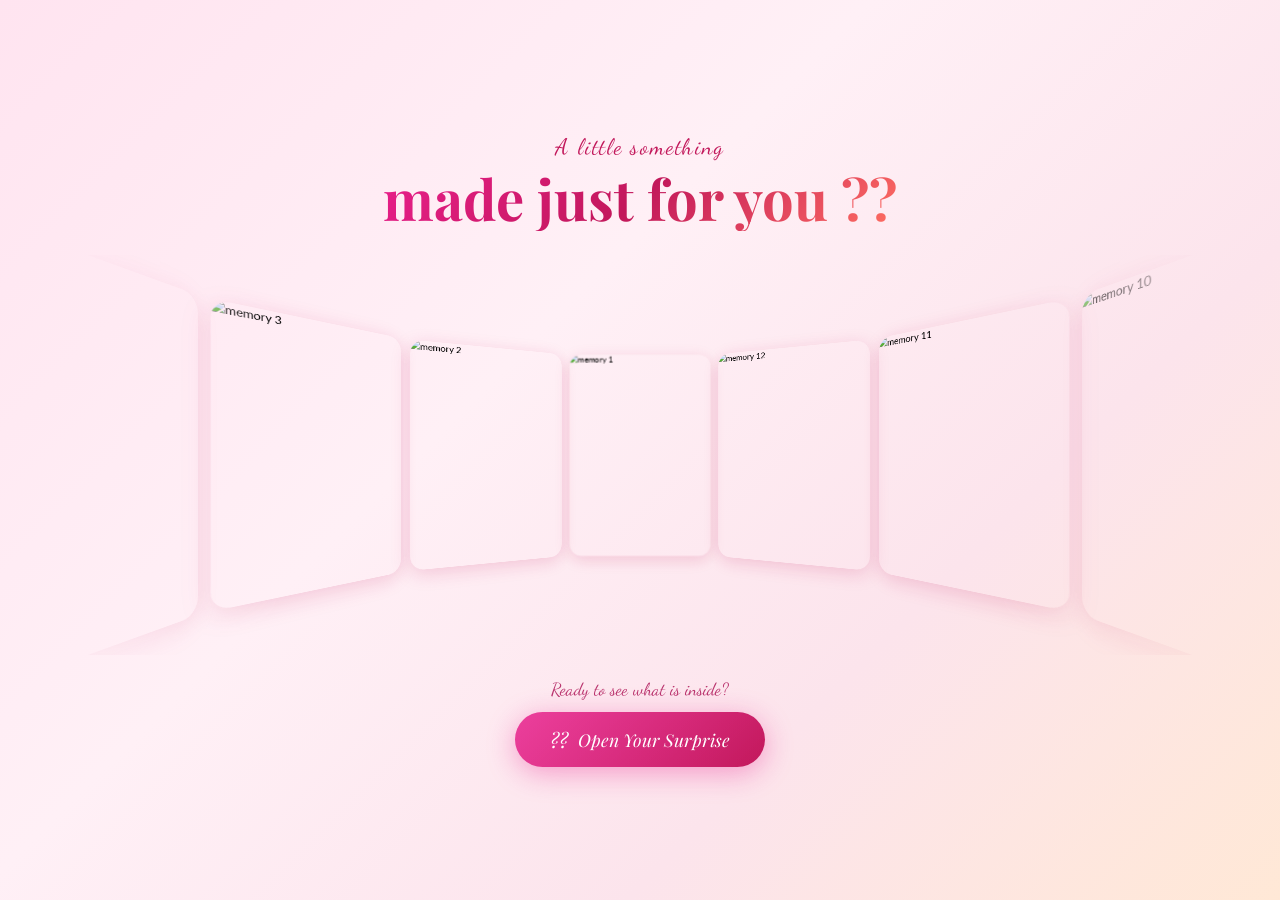
==== index.html @ dadebdc7 "Add files via upload" ====
<!doctype html>
<html lang="en">
  <head>
    <meta charset="UTF-8" />
    <title>For You ??</title>
    <meta name="viewport" content="width=device-width, initial-scale=1" />
    <meta name="description" content="A sweet surprise page made just for you." />
    <meta name="theme-color" content="#ffe4f0" />
    <link rel="preconnect" href="https://fonts.googleapis.com" />
    <link rel="preconnect" href="https://fonts.gstatic.com" crossorigin />
    <link href="https://fonts.googleapis.com/css2?family=Playfair+Display:ital,wght@0,400;0,700;1,400&family=Dancing+Script:wght@400;700&family=Lato:wght@300;400&display=swap" rel="stylesheet" />
    <link rel="stylesheet" href="./style.css" />
  </head>
  <body>
    <div class="hero-title">
      <p class="subtitle fade-in-down">A little something</p>
      <h1 class="main-title fade-in-up">made just for you ??</h1>
    </div>
    <div class="scene">
      <div class="a3d" style="--n: 12">
        <img class="card" src="./images/img1.jpeg" style="--i: 0" alt="memory 1" />
        <img class="card" src="./images/img2.jpeg" style="--i: 1" alt="memory 2" />
        <img class="card" src="./images/img3.jpeg" style="--i: 2" alt="memory 3" />
        <img class="card" src="./images/img4.jpeg" style="--i: 3" alt="memory 4" />
        <img class="card" src="./images/img5.jpeg" style="--i: 4" alt="memory 5" />
        <img class="card" src="./images/img6.jpeg" style="--i: 5" alt="memory 6" />
        <img class="card" src="./images/img7.jpeg" style="--i: 6" alt="memory 7" />
        <img class="card" src="./images/img8.jpeg" style="--i: 7" alt="memory 8" />
        <img class="card" src="./images/img9.jpeg" style="--i: 8" alt="memory 9" />
        <img class="card" src="./images/img10.jpeg" style="--i: 9" alt="memory 10" />
        <img class="card" src="./images/img11.jpeg" style="--i: 10" alt="memory 11" />
        <img class="card" src="./images/img12.jpeg" style="--i: 11" alt="memory 12" />
      </div>
    </div>
    <div class="cta-wrapper fade-in-up-delay">
      <p class="cta-hint">Ready to see what is inside?</p>
      <button class="open-btn" id="openBtn" aria-label="Open surprise">
        <span class="btn-heart">??</span>
        <span class="btn-text">Open Your Surprise</span>
      </button>
    </div>
    <div class="floating-hearts" aria-hidden="true">
      <span>??</span><span>??</span><span>??</span><span>??</span>
      <span>??</span><span>??</span><span>??</span><span>??</span>
    </div>
    <div class="modal-overlay" id="modalOverlay" role="dialog" aria-modal="true" aria-labelledby="modalTitle">
      <div class="modal-box">
        <div class="modal-deco">??</div>
        <h2 class="modal-title" id="modalTitle">Before you go in </h2>
        <p class="modal-subtitle">When is my birthday? ??</p>
        <form class="birthday-form" id="birthdayForm" novalidate>
          <div class="form-row">
            <div class="form-group">
              <label for="dayInput">Day</label>
              <input type="number" id="dayInput" name="day" min="1" max="31" placeholder="DD" required autocomplete="off" />
            </div>
            <div class="form-group">
              <label for="monthInput">Month</label>
              <select id="monthInput" name="month" required>
                <option value="" disabled selected>Month</option>
                <option value="1">January</option>
                <option value="2">February</option>
                <option value="3">March</option>
                <option value="4">April</option>
                <option value="5">May</option>
                <option value="6">June</option>
                <option value="7">July</option>
                <option value="8">August</option>
                <option value="9">September</option>
                <option value="10">October</option>
                <option value="11">November</option>
                <option value="12">December</option>
              </select>
            </div>
            <div class="form-group">
              <label for="yearInput">Year</label>
              <input type="number" id="yearInput" name="year" min="1900" max="2025" placeholder="YYYY" required autocomplete="off" />
            </div>
          </div>
          <p class="form-error" id="formError" role="alert"></p>
          <button type="submit" class="submit-btn" id="submitBtn">
            <span>Let me in ?</span>
          </button>
        </form>
        <button class="modal-close" id="modalClose" aria-label="Close">?</button>
      </div>
    </div>
    <script src="./script.js"></script>
  </body>
</html>
---- style.css ----
/* ===== IMPORTS & RESET ===== */
*, *::before, *::after { box-sizing: border-box; margin: 0; padding: 0; }
html, body {
  height: 100%;
  font-family: "Lato", sans-serif;
}
body {
  display: flex;
  flex-direction: column;
  align-items: center;
  justify-content: center;
  gap: 1.5rem;
  min-height: 100vh;
  background: linear-gradient(135deg, #ffe4f0 0%, #fff0f6 40%, #fce4ec 70%, #ffe8d6 100%);
  overflow-x: hidden;
  position: relative;
}
/* ===== HERO TITLE ===== */
.hero-title {
  text-align: center;
  z-index: 2;
  padding: 0 1rem;
}
.subtitle {
  font-family: "Dancing Script", cursive;
  font-size: clamp(1rem, 3vw, 1.4rem);
  color: #c2185b;
  letter-spacing: 0.08em;
  margin-bottom: 0.25rem;
  opacity: 0;
  animation: fadeInDown 1s ease forwards 0.3s;
}
.main-title {
  font-family: "Playfair Display", serif;
  font-size: clamp(2rem, 6vw, 3.5rem);
  background: linear-gradient(135deg, #e91e8c, #c2185b, #ff6f61);
  -webkit-background-clip: text;
  -webkit-text-fill-color: transparent;
  background-clip: text;
  line-height: 1.2;
  opacity: 0;
  animation: fadeInUp 1s ease forwards 0.6s;
}
/* ===== CAROUSEL ===== */
.scene, .a3d { display: grid; }
.scene {
  overflow: hidden;
  perspective: 35em;
  mask: linear-gradient(90deg, #0000, red 20% 80%, #0000);
  width: min(100vw, 1200px);
}
.a3d {
  place-self: center;
  transform-style: preserve-3d;
  animation: ry 32s linear infinite;
}
@keyframes ry { to { rotate: y 1turn; } }
.card {
  --w: 17.5em;
  --ba: 1turn/var(--n);
  grid-area: 1/1;
  width: var(--w);
  aspect-ratio: 7/10;
  object-fit: cover;
  border-radius: 1.5em;
  backface-visibility: hidden;
  transform: rotatey(calc(var(--i)*var(--ba))) translatez(calc(-1*(.5*var(--w) + .5em)/tan(.5*var(--ba))));
  box-shadow: 0 8px 32px rgba(194, 24, 91, 0.18);
  transition: filter 0.3s;
}
@media (prefers-reduced-motion: reduce) { .a3d { animation-duration: 128s; } }
/* ===== CTA BUTTON ===== */
.cta-wrapper {
  display: flex;
  flex-direction: column;
  align-items: center;
  gap: 0.7rem;
  z-index: 2;
  opacity: 0;
  animation: fadeInUp 1s ease forwards 1.2s;
}
.cta-hint {
  font-family: "Dancing Script", cursive;
  font-size: 1.1rem;
  color: #ad1457;
  opacity: 0.85;
}
.open-btn {
  display: flex;
  align-items: center;
  gap: 0.6rem;
  padding: 0.85rem 2.2rem;
  background: linear-gradient(135deg, #e91e8c, #c2185b);
  color: white;
  font-family: "Playfair Display", serif;
  font-size: 1.1rem;
  font-style: italic;
  border: none;
  border-radius: 50px;
  cursor: pointer;
  box-shadow: 0 6px 28px rgba(233, 30, 140, 0.38);
  transition: transform 0.2s, box-shadow 0.2s;
  position: relative;
  overflow: hidden;
}
.open-btn::after {
  content: "";
  position: absolute;
  inset: 0;
  background: linear-gradient(135deg, rgba(255,255,255,0.15), transparent);
  border-radius: inherit;
}
.open-btn:hover { transform: translateY(-3px) scale(1.04); box-shadow: 0 10px 36px rgba(233,30,140,0.48); }
.open-btn:active { transform: translateY(0); }
.btn-heart { font-size: 1.3rem; animation: heartbeat 1.6s ease infinite; }
@keyframes heartbeat {
  0%, 100% { transform: scale(1); }
  14% { transform: scale(1.2); }
  28% { transform: scale(1); }
  42% { transform: scale(1.12); }
  70% { transform: scale(1); }
}
/* ===== FLOATING HEARTS ===== */
.floating-hearts {
  position: fixed;
  top: 0; left: 0;
  width: 100%; height: 100%;
  pointer-events: none;
  z-index: 0;
  overflow: hidden;
}
.floating-hearts span {
  position: absolute;
  bottom: -60px;
  font-size: clamp(1rem, 3vw, 2rem);
  opacity: 0;
  animation: floatUp 8s ease-in infinite;
}
.floating-hearts span:nth-child(1)  { left: 8%;  animation-delay: 0s;    animation-duration: 7s;  font-size: 1.2rem; }
.floating-hearts span:nth-child(2)  { left: 18%; animation-delay: 1.5s;  animation-duration: 9s;  font-size: 1.6rem; }
.floating-hearts span:nth-child(3)  { left: 32%; animation-delay: 3s;    animation-duration: 8s;  font-size: 1rem; }
.floating-hearts span:nth-child(4)  { left: 48%; animation-delay: 0.8s;  animation-duration: 11s; font-size: 1.4rem; }
.floating-hearts span:nth-child(5)  { left: 62%; animation-delay: 2.2s;  animation-duration: 7.5s; font-size: 1.8rem; }
.floating-hearts span:nth-child(6)  { left: 75%; animation-delay: 4s;    animation-duration: 9.5s; font-size: 1.1rem; }
.floating-hearts span:nth-child(7)  { left: 85%; animation-delay: 1s;    animation-duration: 10s; font-size: 1.5rem; }
.floating-hearts span:nth-child(8)  { left: 93%; animation-delay: 3.5s;  animation-duration: 8.5s; font-size: 1.2rem; }
@keyframes floatUp {
  0%   { opacity: 0; transform: translateY(0) rotate(0deg); }
  10%  { opacity: 0.8; }
  90%  { opacity: 0.4; }
  100% { opacity: 0; transform: translateY(-110vh) rotate(25deg); }
}
/* ===== MODAL ===== */
.modal-overlay {
  position: fixed;
  inset: 0;
  background: rgba(100, 0, 50, 0.45);
  backdrop-filter: blur(8px);
  -webkit-backdrop-filter: blur(8px);
  display: flex;
  align-items: center;
  justify-content: center;
  z-index: 100;
  opacity: 0;
  pointer-events: none;
  transition: opacity 0.35s ease;
  padding: 1rem;
}
.modal-overlay.active {
  opacity: 1;
  pointer-events: all;
}
.modal-box {
  background: linear-gradient(160deg, #fff5f8, #fff0ec);
  border-radius: 2rem;
  padding: 2.5rem 2rem 2rem;
  width: min(480px, 96vw);
  box-shadow: 0 24px 80px rgba(194, 24, 91, 0.25);
  position: relative;
  transform: scale(0.8) translateY(40px);
  transition: transform 0.4s cubic-bezier(0.34, 1.56, 0.64, 1);
  text-align: center;
  border: 1.5px solid rgba(233, 30, 140, 0.12);
}
.modal-overlay.active .modal-box {
  transform: scale(1) translateY(0);
}
.modal-deco {
  font-size: 3rem;
  margin-bottom: 0.5rem;
  animation: bounce 1s ease infinite alternate;
}
@keyframes bounce { from { transform: translateY(0); } to { transform: translateY(-8px); } }
.modal-title {
  font-family: "Playfair Display", serif;
  font-size: 1.7rem;
  color: #880e4f;
  margin-bottom: 0.4rem;
}
.modal-subtitle {
  font-family: "Dancing Script", cursive;
  font-size: 1.15rem;
  color: #c2185b;
  margin-bottom: 1.4rem;
}
.birthday-form { display: flex; flex-direction: column; gap: 1rem; }
.form-row {
  display: flex;
  gap: 0.75rem;
  justify-content: center;
}
.form-group {
  display: flex;
  flex-direction: column;
  align-items: flex-start;
  gap: 0.35rem;
  flex: 1;
}
.form-group label {
  font-size: 0.78rem;
  font-weight: 600;
  text-transform: uppercase;
  letter-spacing: 0.06em;
  color: #ad1457;
}
.form-group input,
.form-group select {
  width: 100%;
  padding: 0.65rem 0.75rem;
  border: 2px solid #f48fb1;
  border-radius: 0.75rem;
  font-size: 1rem;
  font-family: "Lato", sans-serif;
  background: rgba(255,255,255,0.85);
  color: #4a0030;
  outline: none;
  transition: border-color 0.2s, box-shadow 0.2s;
  appearance: textfield;
  -moz-appearance: textfield;
}
.form-group input::-webkit-inner-spin-button,
.form-group input::-webkit-outer-spin-button { -webkit-appearance: none; }
.form-group input:focus,
.form-group select:focus {
  border-color: #e91e8c;
  box-shadow: 0 0 0 4px rgba(233, 30, 140, 0.12);
}
.form-error {
  color: #c62828;
  font-size: 0.88rem;
  min-height: 1.2rem;
  font-style: italic;
}
.submit-btn {
  margin-top: 0.5rem;
  padding: 0.9rem 2rem;
  background: linear-gradient(135deg, #e91e8c, #c2185b);
  color: white;
  font-family: "Playfair Display", serif;
  font-size: 1.05rem;
  font-style: italic;
  border: none;
  border-radius: 50px;
  cursor: pointer;
  box-shadow: 0 4px 20px rgba(233,30,140,0.35);
  transition: transform 0.2s, box-shadow 0.2s;
}
.submit-btn:hover { transform: translateY(-2px); box-shadow: 0 8px 28px rgba(233,30,140,0.45); }
.modal-close {
  position: absolute;
  top: 1rem; right: 1rem;
  background: rgba(194,24,91,0.1);
  border: none;
  color: #c2185b;
  font-size: 1rem;
  width: 2rem; height: 2rem;
  border-radius: 50%;
  cursor: pointer;
  transition: background 0.2s;
}
.modal-close:hover { background: rgba(194,24,91,0.2); }
/* ===== KEYFRAME ANIMATIONS ===== */
@keyframes fadeInDown {
  from { opacity: 0; transform: translateY(-20px); }
  to   { opacity: 1; transform: translateY(0); }
}
@keyframes fadeInUp {
  from { opacity: 0; transform: translateY(30px); }
  to   { opacity: 1; transform: translateY(0); }
}
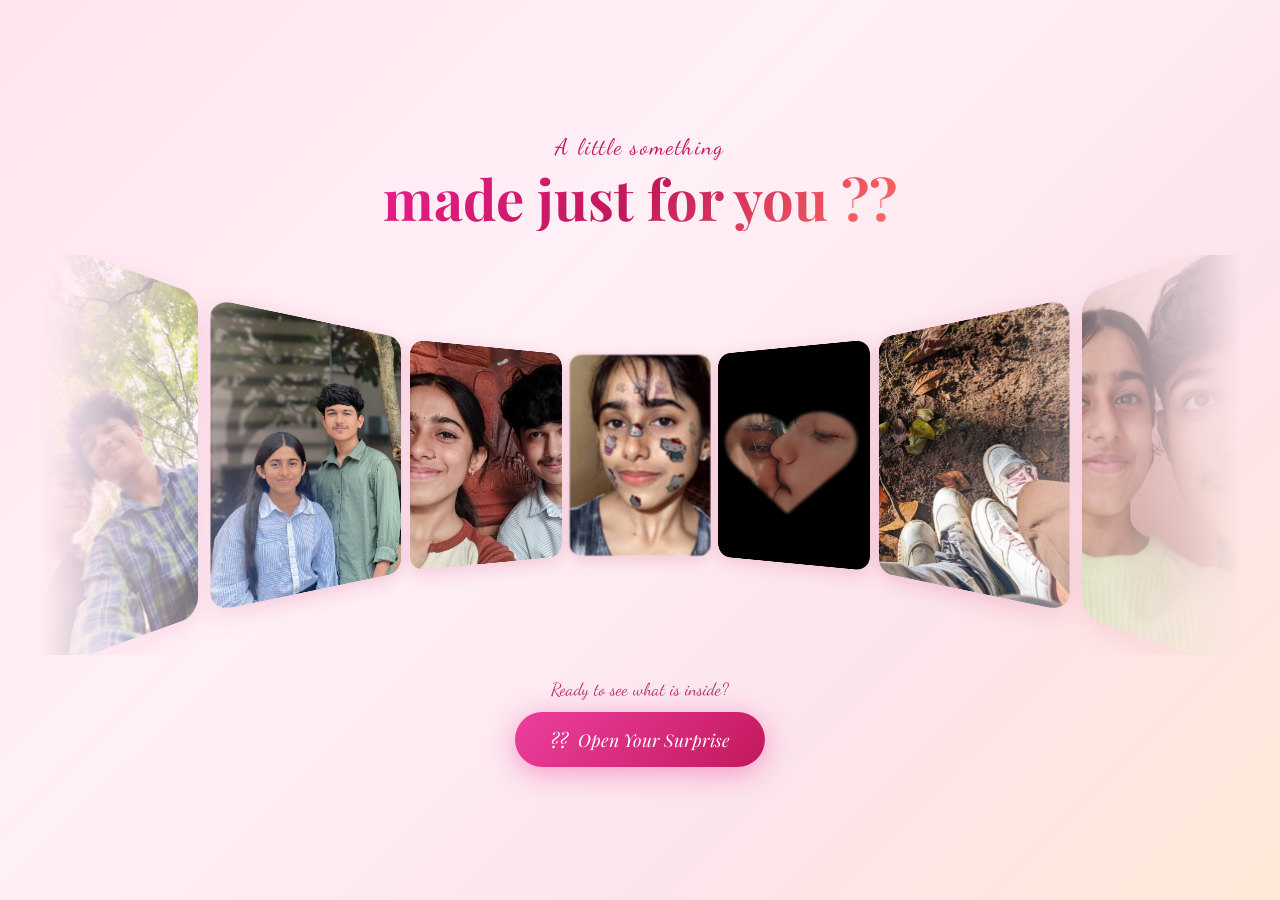
==== commit 67bd82be: "Fixed navigation flow and connected new card selection page" ====
--- a/index.html
+++ b/index.html
@@ -85,6 +85,6 @@
         <button class="modal-close" id="modalClose" aria-label="Close">?</button>
       </div>
     </div>
-    <script src="./script.js"></script>
+    <script type="module" src="./script.js"></script>
   </body>
 </html>
